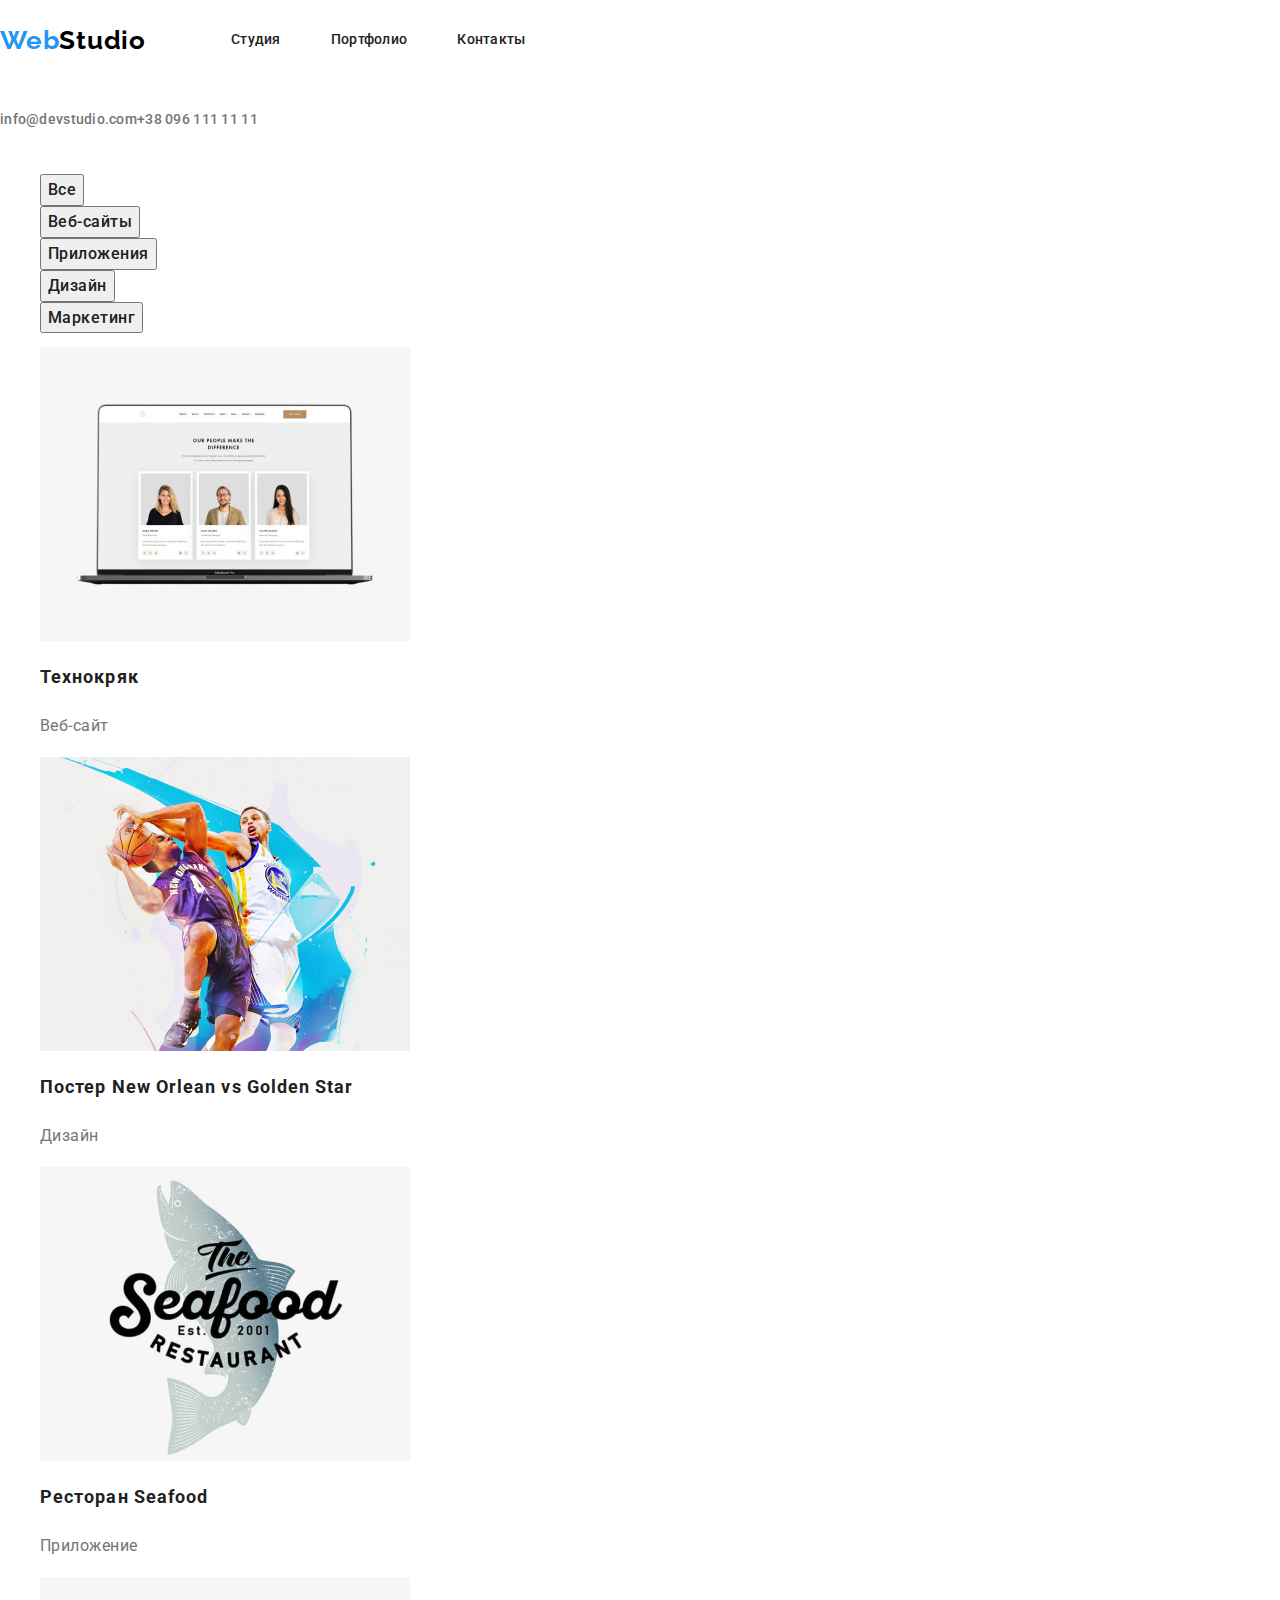
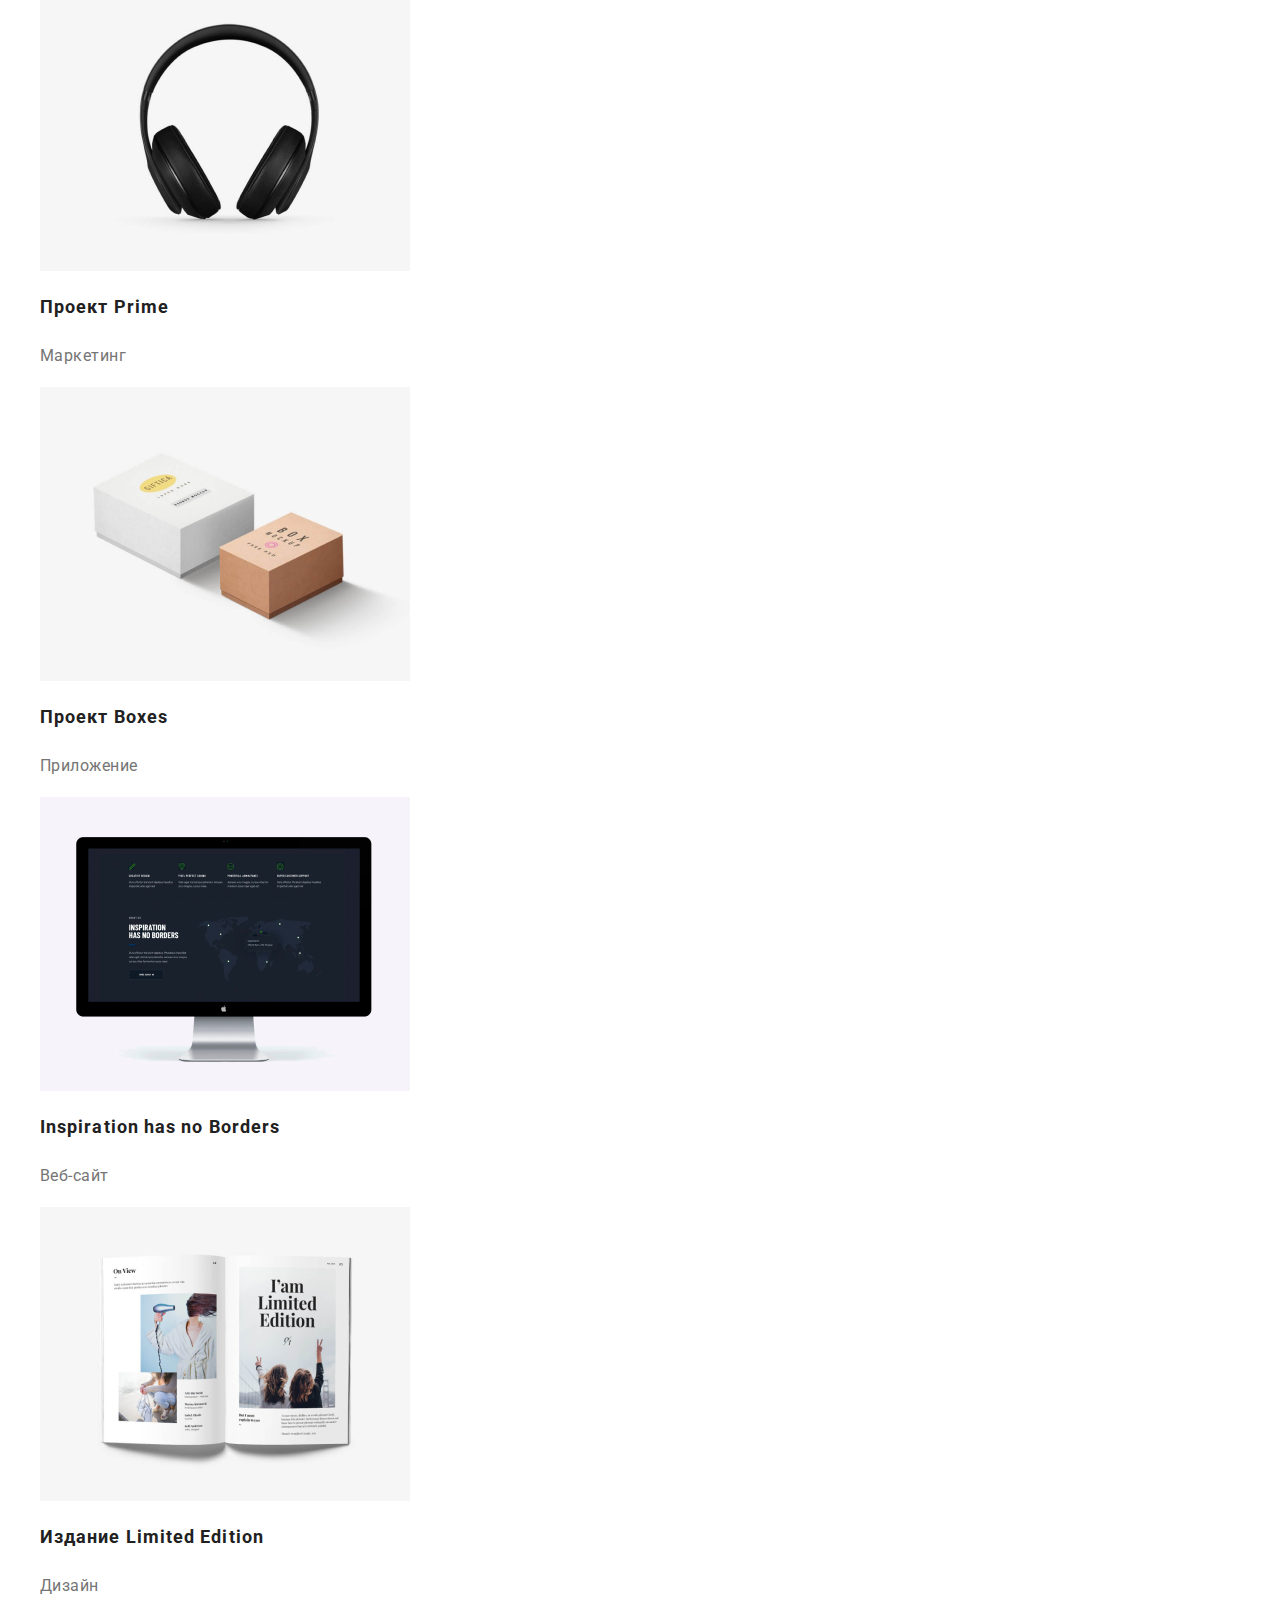
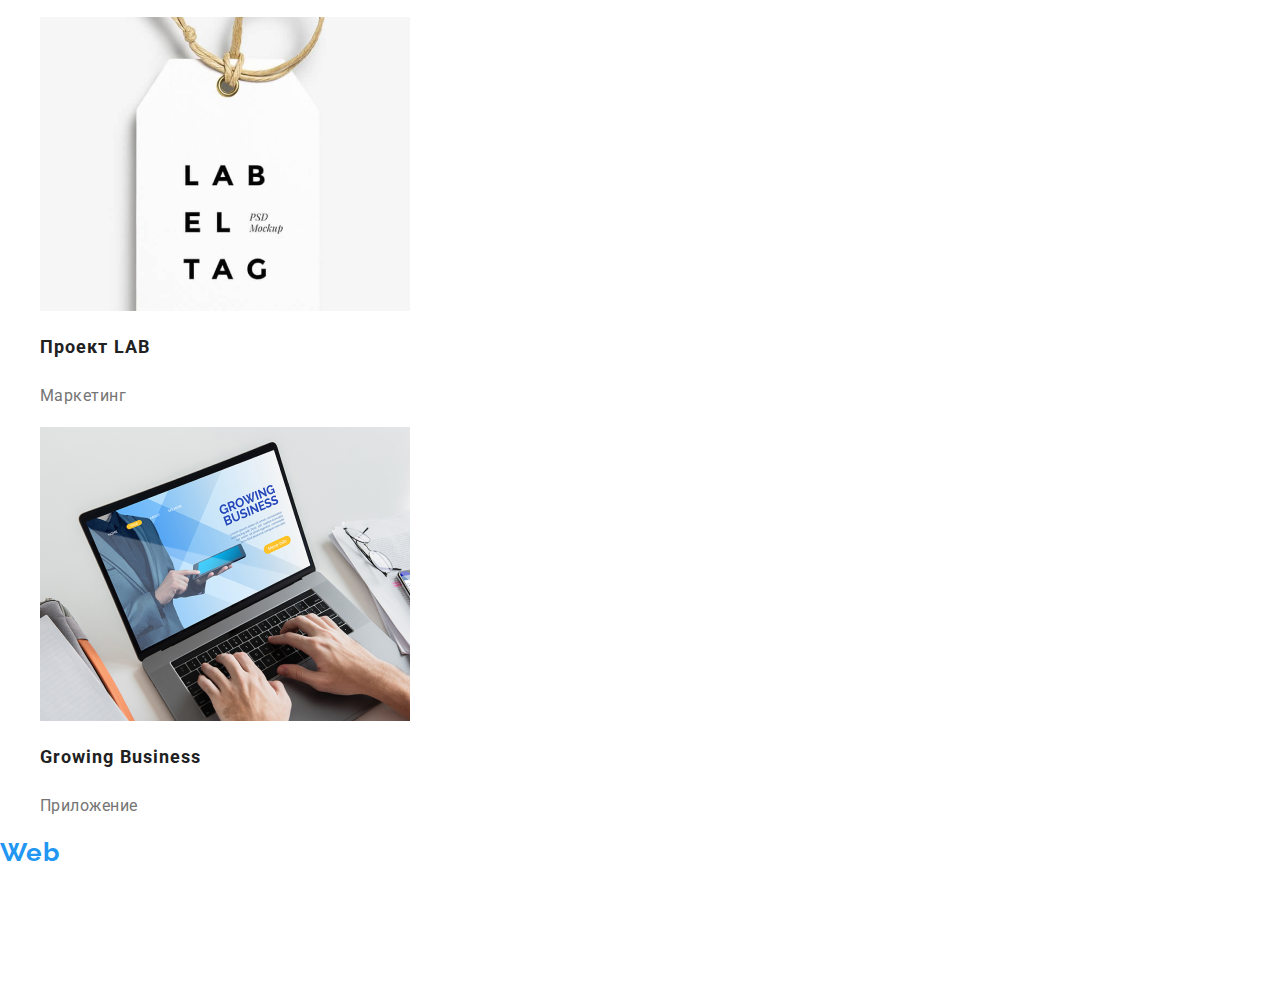
==== portfolio.html @ 576426ac "Добавлены стили для геометрии и позиционирования HEADER-a" ====
<!DOCTYPE html>
<html lang="ru">
<head>
    <meta charset="UTF-8">
    <meta name="viewport" content="width=device-width, initial-scale=1.0">
    <title>Document</title>
    <link href="https://fonts.googleapis.com/css2?family=Raleway:wght@700&family=Roboto:wght@400;500;700;900&display=swap" rel="stylesheet">
    <link rel="stylesheet" href="./css/normalize.css">
    <link rel="stylesheet" href="./css/styles.css">
</head>
<body>
    <header class="header">
        <nav class="navigation">
            <a class="logo-link link" href="./index.html"><span class="web">Web</span>Studio</a>

            <ul class="menu-list list">
                <li class="menu-item">
                    <a class="menu-link link" href="./index.html">Студия</a>
                </li>
                <li class="menu-item">
                    <a class="menu-link link" href="./portfolio.html">Портфолио</a>
                </li>
                <li class="menu-item">
                    <a class="menu-link link" href="">Контакты</a>
                </li>
            </ul>
        </nav>
            <ul class="contacts-list list">
                <li>
                    <address class="contacts-item">
                        <a class="contacts-link link" href="mailto:info@devstudio.com">info@devstudio.com</a>
                    </address>
                </li>
                <li>
                    <address class="contacts-item">
                        <a class="contacts-link link" href="tel:+380961111111">+38 096 111 11 11</a>
                    </address>
                </li>
            </ul>
    </header>

    <main>
        <h1 hidden>Примеры работ</h1>
        <!-- Filters -->
            <ul class="list">
                <li>
                    <button class="filter-item-btn">Все</button>
                </li>
                <li>
                    <button class="filter-item-btn">Веб-сайты</button>
                </li>
                <li>
                    <button class="filter-item-btn">Приложения</button>
                </li>
                <li>
                    <button class="filter-item-btn">Дизайн</button>
                </li>
                <li>
                    <button class="filter-item-btn">Маркетинг</button>
                </li>
            </ul>

            <ul class="list">
                <li>
                    <a class="link" href="">
                    <img src="./images/Projects/1.png" alt="Веб-сайт">
                    <h2 class="projects-item">Технокряк</h2>
                    <p class="project-item-title">Веб-сайт</p>
                    <p class="projects-item-description" hidden>Технокряк это современная площадка распространения коронавируса. Компании используют эту платформу для цифрового шпионажа и атак на защищённые сервера конкурентов.</p>
                    </a>   
                </li>
                <li>
                    <a class="link" href="">
                        <img src="./images/Projects/2.png" alt="Дизайн">
                        <h2 class="projects-item">Постер New Orlean vs Golden Star</h2>
                        <p class="project-item-title">Дизайн</p>
                    </a>
                </li>
                <li>
                    <a class="link" href="">
                        <img src="./images/Projects/3.png" alt="Приложение">
                        <h2 class="projects-item">Ресторан Seafood</h2>
                        <p class="project-item-title">Приложение</p>
                    </a>
                </li>
                <li>
                    <a class="link" href="">
                        <img src="./images/Projects/4.png" alt="Маркетинг">
                        <h2 class="projects-item">Проект Prime</h2>
                        <p class="project-item-title">Маркетинг</p>
                    </a>
                </li>
                <li>
                    <a class="link" href="">
                        <img src="./images/Projects/5.png" alt="Приложение">
                        <h2 class="projects-item">Проект Boxes</h2>
                        <p class="project-item-title">Приложение</p>
                    </a>
                </li>
                <li>
                    <a class="link" href="">
                        <img src="./images/Projects/6.png" alt="Веб-сайт">
                        <h2 class="projects-item">Inspiration has no Borders</h2>
                        <p class="project-item-title">Веб-сайт</p>
                    </a>
                </li>
                <li>
                    <a class="link" href="">
                        <img src="./images/Projects/7.png" alt="Дизайн">
                        <h2 class="projects-item">Издание Limited Edition</h2>
                        <p class="project-item-title">Дизайн</p>
                    </a>
                </li>
                <li>
                    <a class="link" href="">
                        <img src="./images/Projects/8.png" alt="Маркетинг">
                        <h2 class="projects-item">Проект LAB</h2>
                        <p class="project-item-title">Маркетинг</p>
                    </a>
                </li>
                <li>
                    <a class="link" href="">
                        <img src="./images/Projects/9.png" alt="Приложение">
                        <h2 class="projects-item">Growing Business</h2>
                        <p class="project-item-title">Приложение</p>
                    </a>
                </li>
            </ul>
    </main>

    <footer>
        <div>
            <a class="logo-link-footer link" href="./index.html"><span class="web">Web</span>Studio</a>
            <ul class="list">
                <li>
                    <address><a class="adress-item link" href="https://goo.gl/maps/cfzTt26jJgseavG87" target="_blank">г. Киев, пр-т Леси Украинки, 26</a></address>
                </li>
                <li>
                    <address><a class="mail-item link" href="mailto:info@example.com">info@example.com</a></address>
                </li>
                <li>
                    <address><a class="tel-item link" href="tel:+380991111111">+38 099 111 11 11</a></address>
                </li>
            </ul>
        </div>

        <div>
            <b class="join-in">присоединяйтесь</b>
            <ul class="list">
                <li>
                    <a href="" aria-label="instagram icon"></a>
                </li>
                <li>
                    <a href="" aria-label="twitter icon"></a>
                </li>
                <li>
                    <a href="" aria-label="facebook icon"></a>
                </li>
                <li>
                    <a href="" aria-label="in icon"></a>
                </li>
            </ul>
        </div>
    </footer>
</body>
</html>
---- css/styles.css ----
:root {
    --main-font: 'Roboto', sans-serif;
    --secondary-font: 'Raleway', sans-serif;
    --title-dark-theme-color: #ffffff;
    --title-light-theme-color: #212121;
    --accent-color: #2196F3;
    --text-dark-theme-color:  rgba(255, 255, 255, 0.6);
    --text-light-theme-color: #757575;
    --logo-light-theme-color: #000000;
    --logo-dark-theme-color: #ffffff;
    --button-text-accent-color: #ffffff;
    --button-background-accent-color: #2196F3;
    --text-description-color: #ffffff;

}

body {
    background-color: var(--title-dark-theme-color);
    color: var(--text-light-theme-color);
    font-size: 14px;
    font-family: var(--main-font);
}



.container {
    width: 1200px;
    padding-left: 15px;
    padding-right: 15px;
    margin-left: auto;
    margin-right: auto;
}

.header .container {
    display: flex;
    justify-content: space-between;
}

.menu-list {
    display: flex;
    padding-left: 0;
    margin-top: 0;
    margin-bottom: 0;

}

.menu-item:not(:last-child) {
    margin-right: 50px;
}

.navigation {
    display: flex;
    align-items: center;
}

.contacts-list {
    display: flex;
    padding-left: 0;
    margin-top: 0;
    margin-bottom: 0;
}

.contacts-list-item:not(:last-child) {
    margin-right: 30px;
}

.logo-link {
    margin-right: 85px;
}

.link {
    text-decoration: none;
    display: block;
}
.list {
    list-style: none;
}

.logo-link,
.logo-link-footer {
font-family: var(--secondary-font);
font-style: normal;
font-weight: 700;
font-size: 26px;
line-height: 1.19;
letter-spacing: 0.03em;

}

.logo-link {
    color: var(--logo-light-theme-color);
}

.logo-link-footer {
    color: var(--logo-dark-theme-color);
}

.web {
    color: var(--accent-color);
}

.menu-link,
.contacts-link {
font-weight: 500;
font-size: 14px;
line-height: 1.14;
letter-spacing: 0.02em;
padding-top: 32px;
padding-bottom: 32px;
}

.menu-link {
    color: var(--title-light-theme-color);
}

.contacts-link {
    color: var(--text-light-theme-color);
    font-family: Roboto;
font-style: normal;
}

.menu-link:hover,
.menu-link:focus,
.contacts-link:hover,
.contacts-link:focus {
    color: var(--accent-color);
}

.hero-title {
font-weight: 900;
font-size: 44px;
line-height: 1.36;
text-align: center;
letter-spacing: 0.06em;
text-transform: uppercase;
color: var(--title-dark-theme-color);
}

.btn {
font-weight: 700;
font-size: 16px;
line-height: 1.88;
display: flex;
align-items: center;
text-align: center;
letter-spacing: 0.06em;
color: var(--title-dark-theme-color);
background-color: var(--accent-color);
}

.feature-title,
.whatwedo-item,
.join-in {
font-weight: 700;
font-size: 14px;
line-height: 1.14;
letter-spacing: 0.03em;
text-transform: uppercase;
}

.feature-title {
    color: var(--title-light-theme-color);
}

.whatwedo-item {
    text-align: center;
    color: var(--title-dark-theme-color);
    }

.join-in {
    color: var(--title-dark-theme-color);
    
}

.our-team-section {
    background-color: #F5F4FA;
}


.title {
    font-weight: 700;
    font-size: 36px;
    line-height: 1.16;
    text-align: center;
    letter-spacing: 0.03em;
    color: var(--title-light-theme-color);
}

.team-item,
.team-item-description {
    font-size: 16px;
    line-height: 1.19;
    text-align: center;
    letter-spacing: 0.03em;
}

.team-item {
    font-weight: 500;
    color: var(--title-light-theme-color);
}

.team-item-description {
    font-weight: normal;
    color: var(--text-light-theme-color);
}

.adress-item,
.mail-item,
.tel-item,
.feature-description {
    font-weight: normal;
    font-size: 14px;
    line-height: 1.71;
    letter-spacing: 0.03em;
}

.adress-item,
.mail-item,
.tel-item {
    font-family: Roboto;
font-style: normal;
}
font-family: Roboto;
font-style: normal;

.feature-description {
    color: var(--text-light-theme-color);
}

.adress-item {
    color: var(--title-dark-theme-color);
}

.mail-item,
.tel-item {
    color: var(--text-dark-theme-color);
}

.filter-item-btn {
font-weight: 500;
font-size: 16px;
line-height: 1.62;
text-align: center;
letter-spacing: 0.03em;
color: var(--title-light-theme-color);
}

.filter-item-btn:hover,
.filter-item-btn:focus {
    color: var(--button-text-accent-color);
    background-color: var(--button-background-accent-color);
}

.projects-item {
    font-weight: 700;
    font-size: 18px;
    line-height: 2;
    letter-spacing: 0.06em;
    color: var(--title-light-theme-color);
}

.project-item-title {
font-weight: normal;
font-size: 16px;
line-height: 1.87;
letter-spacing: 0.03em;
color: var(--text-light-theme-color);
}

.projects-item-description {
font-weight: normal;
font-size: 18px;
line-height: 1.56;
letter-spacing: 0.03em;
color: var(--text-description-color);
}
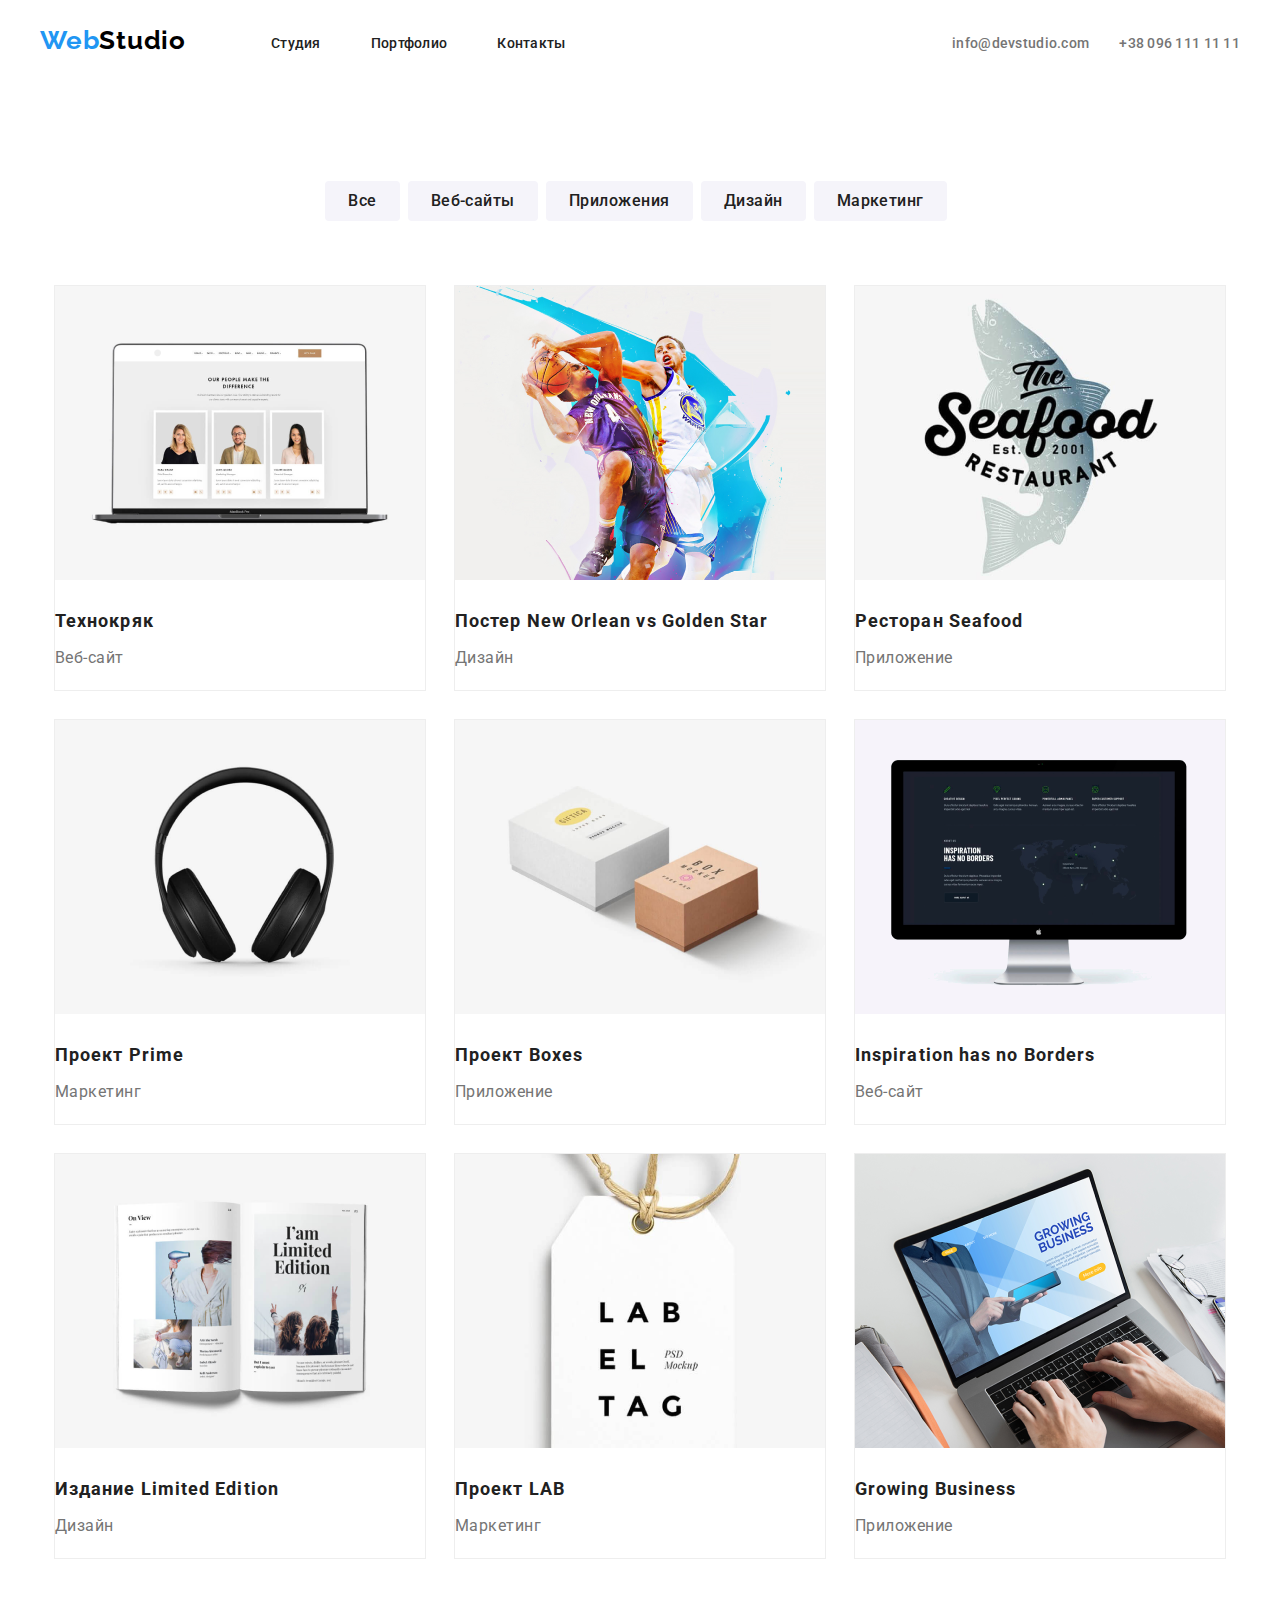
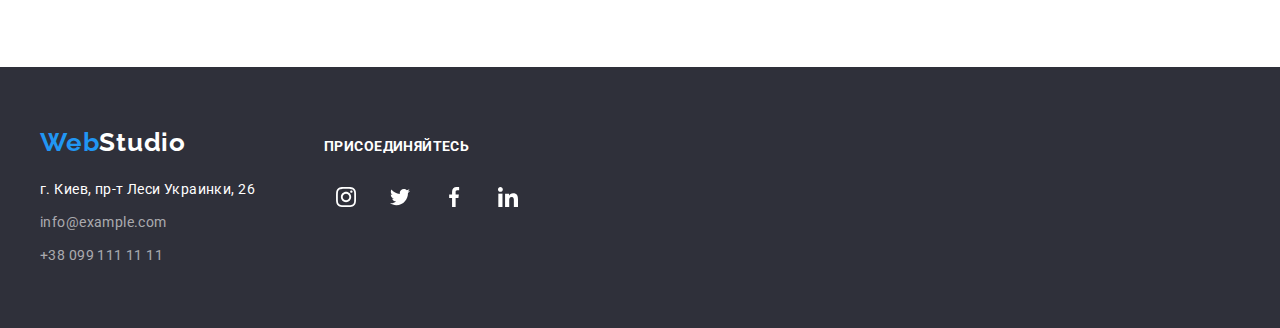
==== commit 74171ce0: "Добавлены геометрия и позиционирования на страницы "Студия" и "Портфолио"" ====
--- a/portfolio.html
+++ b/portfolio.html
@@ -10,39 +10,45 @@
 </head>
 <body>
     <header class="header">
-        <nav class="navigation">
-            <a class="logo-link link" href="./index.html"><span class="web">Web</span>Studio</a>
+        <div class="container">
+            <nav class="navigation">
+                <a class="logo-link link" href="./index.html"><span class="web">Web</span>Studio</a>
+    
+                <ul class="menu-list list">
+                    <li class="menu-item">
+                        <a class="menu-link link" href="./index.html">Студия</a>
+                    </li>
+                    <li class="menu-item">
+                        <a class="menu-link link" href="./portfolio.html">Портфолио</a>
+                    </li>
+                    <li class="menu-item">
+                        <a class="menu-link link" href="">Контакты</a>
+                    </li>
+                </ul>
+            </nav>
+                <ul class="contacts-list list">
+                    <li class="contacts-list-item">
+                        <address class="contacts-item">
+                            <a class="contacts-link link" href="mailto:info@devstudio.com">info@devstudio.com</a>
+                        </address>
+                    </li>
+                    <li class="contacts-list-item">
+                        <address class="contacts-item">
+                            <a class="contacts-link link" href="tel:+380961111111">+38 096 111 11 11</a>
+                        </address>
+                    </li>
+                </ul>
+        </div>
 
-            <ul class="menu-list list">
-                <li class="menu-item">
-                    <a class="menu-link link" href="./index.html">Студия</a>
-                </li>
-                <li class="menu-item">
-                    <a class="menu-link link" href="./portfolio.html">Портфолио</a>
-                </li>
-                <li class="menu-item">
-                    <a class="menu-link link" href="">Контакты</a>
-                </li>
-            </ul>
-        </nav>
-            <ul class="contacts-list list">
-                <li>
-                    <address class="contacts-item">
-                        <a class="contacts-link link" href="mailto:info@devstudio.com">info@devstudio.com</a>
-                    </address>
-                </li>
-                <li>
-                    <address class="contacts-item">
-                        <a class="contacts-link link" href="tel:+380961111111">+38 096 111 11 11</a>
-                    </address>
-                </li>
-            </ul>
     </header>
 
     <main>
-        <h1 hidden>Примеры работ</h1>
+        <div class="filters-div">
+        <div class="container">
+            <h1 hidden>Примеры работ</h1>
         <!-- Filters -->
-            <ul class="list">
+        
+            <ul class="filters-list list">
                 <li>
                     <button class="filter-item-btn">Все</button>
                 </li>
@@ -59,107 +65,123 @@
                     <button class="filter-item-btn">Маркетинг</button>
                 </li>
             </ul>
+        </div>
+        </div>
 
-            <ul class="list">
-                <li>
-                    <a class="link" href="">
-                    <img src="./images/Projects/1.png" alt="Веб-сайт">
+        <div class="projects">
+        <div class="container">
+            <ul class="projects-list list">
+                <li class="projects-list-item">
+                    <a class=" link" href="">
+                    <img class="projects-img" src="./images/Projects/1.png" alt="Веб-сайт">
                     <h2 class="projects-item">Технокряк</h2>
                     <p class="project-item-title">Веб-сайт</p>
                     <p class="projects-item-description" hidden>Технокряк это современная площадка распространения коронавируса. Компании используют эту платформу для цифрового шпионажа и атак на защищённые сервера конкурентов.</p>
                     </a>   
                 </li>
-                <li>
+                <li class="projects-list-item">
                     <a class="link" href="">
-                        <img src="./images/Projects/2.png" alt="Дизайн">
+                        <img class="projects-img" src="./images/Projects/2.png" alt="Дизайн">
                         <h2 class="projects-item">Постер New Orlean vs Golden Star</h2>
                         <p class="project-item-title">Дизайн</p>
                     </a>
                 </li>
-                <li>
+                <li class="projects-list-item">
                     <a class="link" href="">
-                        <img src="./images/Projects/3.png" alt="Приложение">
+                        <img class="projects-img" src="./images/Projects/3.png" alt="Приложение">
                         <h2 class="projects-item">Ресторан Seafood</h2>
                         <p class="project-item-title">Приложение</p>
                     </a>
                 </li>
-                <li>
+                <li class="projects-list-item">
                     <a class="link" href="">
-                        <img src="./images/Projects/4.png" alt="Маркетинг">
+                        <img class="projects-img" src="./images/Projects/4.png" alt="Маркетинг">
                         <h2 class="projects-item">Проект Prime</h2>
                         <p class="project-item-title">Маркетинг</p>
                     </a>
                 </li>
-                <li>
+                <li class="projects-list-item">
                     <a class="link" href="">
-                        <img src="./images/Projects/5.png" alt="Приложение">
+                        <img class="projects-img" src="./images/Projects/5.png" alt="Приложение">
                         <h2 class="projects-item">Проект Boxes</h2>
                         <p class="project-item-title">Приложение</p>
                     </a>
                 </li>
-                <li>
+                <li class="projects-list-item">
                     <a class="link" href="">
-                        <img src="./images/Projects/6.png" alt="Веб-сайт">
+                        <img class="projects-img" src="./images/Projects/6.png" alt="Веб-сайт">
                         <h2 class="projects-item">Inspiration has no Borders</h2>
                         <p class="project-item-title">Веб-сайт</p>
                     </a>
                 </li>
-                <li>
+                <li class="projects-list-item">
                     <a class="link" href="">
-                        <img src="./images/Projects/7.png" alt="Дизайн">
+                        <img class="projects-img" src="./images/Projects/7.png" alt="Дизайн">
                         <h2 class="projects-item">Издание Limited Edition</h2>
                         <p class="project-item-title">Дизайн</p>
                     </a>
                 </li>
-                <li>
+                <li class="projects-list-item">
                     <a class="link" href="">
-                        <img src="./images/Projects/8.png" alt="Маркетинг">
+                        <img class="projects-img" src="./images/Projects/8.png" alt="Маркетинг">
                         <h2 class="projects-item">Проект LAB</h2>
                         <p class="project-item-title">Маркетинг</p>
                     </a>
                 </li>
-                <li>
+                <li class="projects-list-item">
                     <a class="link" href="">
-                        <img src="./images/Projects/9.png" alt="Приложение">
+                        <img class="projects-img" src="./images/Projects/9.png" alt="Приложение">
                         <h2 class="projects-item">Growing Business</h2>
                         <p class="project-item-title">Приложение</p>
                     </a>
                 </li>
             </ul>
+        </div>
+        </div>
     </main>
 
     <footer>
-        <div>
-            <a class="logo-link-footer link" href="./index.html"><span class="web">Web</span>Studio</a>
-            <ul class="list">
-                <li>
-                    <address><a class="adress-item link" href="https://goo.gl/maps/cfzTt26jJgseavG87" target="_blank">г. Киев, пр-т Леси Украинки, 26</a></address>
-                </li>
-                <li>
-                    <address><a class="mail-item link" href="mailto:info@example.com">info@example.com</a></address>
-                </li>
-                <li>
-                    <address><a class="tel-item link" href="tel:+380991111111">+38 099 111 11 11</a></address>
-                </li>
-            </ul>
-        </div>
+        <div class="container footer-container">
+            <div class="address-section">
+                <a class="logo-link-footer link" href="./index.html"><span class="web">Web</span>Studio</a>
+                <ul class="address-list list">
+                    <li class="address-list-item">
+                        <address><a class="adress-item link" href="https://goo.gl/maps/cfzTt26jJgseavG87" target="_blank">г. Киев, пр-т Леси Украинки, 26</a></address>
+                    </li>
+                    <li class="address-list-item">
+                        <address><a class="mail-item link" href="mailto:info@example.com">info@example.com</a></address>
+                    </li>
+                    <li class="address-list-item">
+                        <address><a class="tel-item link" href="tel:+380991111111">+38 099 111 11 11</a></address>
+                    </li>
+                </ul>
+            </div>
 
-        <div>
-            <b class="join-in">присоединяйтесь</b>
-            <ul class="list">
-                <li>
-                    <a href="" aria-label="instagram icon"></a>
-                </li>
-                <li>
-                    <a href="" aria-label="twitter icon"></a>
-                </li>
-                <li>
-                    <a href="" aria-label="facebook icon"></a>
-                </li>
-                <li>
-                    <a href="" aria-label="in icon"></a>
-                </li>
-            </ul>
+            <div class="join-in-section">
+                <p class="join-in">присоединяйтесь</p>
+                <ul class="join-in-list list">
+                    <li class="social-links-item">
+                        <a class="social-link" href="">
+                            <img src="./images/social-links/instagram.svg" alt="Инстаграм">
+                        </a>
+                    </li>
+                    <li class="social-links-item">
+                        <a class="social-link" href="">
+                            <img src="./images/social-links/twitter.svg" alt="Твиттер">
+                        </a>
+                    </li>
+                    <li class="social-links-item">
+                        <a class="social-link" href="">
+                            <img src="./images/social-links/facebook.svg" alt="Фейсбук">
+                        </a>
+                    </li>
+                    <li class="social-links-item">
+                        <a class="social-link" href="">
+                            <img src="./images/social-links/linkedin.svg" alt="Линкедин">
+                        </a>
+                    </li>
+                </ul>
+            </div>
         </div>
     </footer>
 </body>
--- a/css/styles.css
+++ b/css/styles.css
@@ -34,6 +34,7 @@
 .header .container {
     display: flex;
     justify-content: space-between;
+    align-items: center;
 }
 
 .menu-list {
@@ -89,6 +90,9 @@
 
 .logo-link {
     color: var(--logo-light-theme-color);
+    display: block;
+    padding-bottom: 32px;
+    padding-top: 25px;
 }
 
 .logo-link-footer {
@@ -126,6 +130,12 @@
     color: var(--accent-color);
 }
 
+.hero {
+    padding-top: 200px;
+    padding-bottom: 200px;
+    background-color: #2F303A;
+}
+
 .hero-title {
 font-weight: 900;
 font-size: 44px;
@@ -134,6 +144,10 @@
 letter-spacing: 0.06em;
 text-transform: uppercase;
 color: var(--title-dark-theme-color);
+}
+
+.hero-title {
+    margin-bottom: 30px;
 }
 
 .btn {
@@ -148,6 +162,62 @@
 background-color: var(--accent-color);
 }
 
+.hero-btn {
+    display: block;
+    margin-left: auto;
+    margin-right: auto;
+    border: 1px solid transparent;
+    border-radius: 4px;
+    padding-left: 32px;
+    padding-right: 32px;
+    padding-top: 10px;
+    padding-bottom: 10px;
+}
+
+.features-list {
+    display: flex;
+    padding-left: 0;
+    margin-top: 0;
+    margin-bottom: 0;
+}
+
+.feature-item:not(:last-child) {
+    margin-right: 30px;
+}
+
+.feature-img,
+.our-team-img {
+    margin-bottom: 30px;
+    display: block;
+}
+
+.feature-img {
+    width: 70px;
+    height: 70px;
+    padding-top: 25px;
+    padding-right: 100px;
+    padding-bottom: 25px;
+    padding-left: 100px;
+    background-color: #F5F4FA;
+}
+
+.feature-title {
+    margin-top: 0;
+    margin-bottom: 10px;
+}
+
+.feature-description,
+.team-item,
+.team-item-description {
+    margin-top: 0;
+    margin-bottom: 0;
+}
+
+.feature .container {
+    padding-top: 94px;
+    padding-bottom: 94px;
+}
+
 .feature-title,
 .whatwedo-item,
 .join-in {
@@ -162,6 +232,26 @@
     color: var(--title-light-theme-color);
 }
 
+.what-we-do .container {
+    padding-bottom: 94px;
+}
+
+.whatwedo {
+    margin-top: 0;
+    margin-bottom: 50px;
+}
+
+.whatwedo-list {
+    display: flex;
+    margin-top: 0;
+    margin-bottom: 0;
+    padding-left: 0;
+}
+
+.whatwedo-list-item:not(:last-child) {
+    margin-right: 30px;
+}
+
 .whatwedo-item {
     text-align: center;
     color: var(--title-dark-theme-color);
@@ -169,7 +259,45 @@
 
 .join-in {
     color: var(--title-dark-theme-color);
-    
+}
+
+.our-team-section .container {
+    padding-top: 94px;
+    padding-bottom: 94px;
+}
+
+.our-team {
+    margin-top: 0;
+    margin-bottom: 50px;
+}
+
+.our-team-list {
+    display: flex;
+    margin-top: 0;
+    margin-bottom: 0;
+    padding-left: 0;
+}
+
+.our-team-list-item:not(:last-child) {
+    margin-right: 30px;
+}
+
+.our-team-list-item {
+    border: 1px transparent #AFB1B8;
+    border-bottom-left-radius: 4px;
+    border-bottom-right-radius: 4px;
+}
+
+.our-team-social-links {
+    display: flex;
+}
+
+.our-team-social-links .social-link {
+    display: flex;
+    width: 40px;
+    height: 40px;
+    justify-content: center;
+    align-items: center;
 }
 
 .our-team-section {
@@ -199,9 +327,114 @@
     color: var(--title-light-theme-color);
 }
 
+.team-item {
+    margin-bottom: 10px;
+}
+
+.team-item-description {
+    margin-bottom: 16px;
+}
+
 .team-item-description {
     font-weight: normal;
     color: var(--text-light-theme-color);
+}
+
+.clients-section .container {
+    padding-top: 94px;
+    padding-bottom: 94px;
+}
+
+.clients {
+    margin-top: 0;
+    margin-bottom: 50px;
+}
+
+.clients-list {
+    margin-top: 0;
+    margin-bottom: 0;
+    padding-left: 0;
+    display: flex;
+}
+
+.clients-list-item {
+    margin-right: 30px;
+}
+
+.clients-list-link {
+    display: flex;
+    width: 170px;
+    height: 90px;
+    justify-content: center;
+    align-items: center;
+    border: 1px solid #AFB1B8;
+    border-radius: 4px;
+}
+
+.clients-list-link:hover,
+.clients-list-link:focus {
+    border: 1px solid #2196F3;
+}
+
+.social-link:hover,
+.social-link:focus {
+    background-color: var(--accent-color);
+}
+
+footer {
+    background-color: #2F303A;
+}
+
+.address-section {
+    padding-top: 60px;
+    margin-right: 69px;
+    margin-bottom: 60px;
+}
+
+.address-list {
+    margin-top: 0;
+    margin-bottom: 0;
+    padding-left: 0;
+}
+
+.logo-link-footer {
+    margin-bottom: 20px;
+}
+
+.footer-container {
+    display: flex;
+}
+
+.join-in-section {
+    padding-top: 72px;
+}
+
+.join-in-list {
+    margin-top: 0;
+    margin-bottom: 0;
+    padding-left: 0;
+    display: flex;
+}
+
+.join-in {
+    margin-top: 0;
+    margin-bottom: 20px;
+}
+
+.address-list-item:not(:last-child) {
+    margin-bottom: 9px;
+}
+
+.social-links-item:not(:last-child) {
+    margin-right: 10px;
+}
+
+.social-link {
+    display: flex;
+    width: 44px;
+    height: 44px;
+    justify-content: center;
+    align-items: center;
 }
 
 .adress-item,
@@ -236,13 +469,36 @@
     color: var(--text-dark-theme-color);
 }
 
+.filters-div {
+    padding-top: 93px;
+    padding-bottom: 50px;
+}
+
+.filters-list {
+    margin-top: 0;
+    margin-bottom: 0;
+    padding-left: 0;
+    display: flex;
+    justify-content: center;
+}
+
 .filter-item-btn {
+    margin-right: 8px;
+
 font-weight: 500;
 font-size: 16px;
 line-height: 1.62;
 text-align: center;
 letter-spacing: 0.03em;
 color: var(--title-light-theme-color);
+background-color: #F5F4FA;
+border: 1px solid transparent;
+border-radius: 4px;
+padding-left: 22px;
+padding-right: 22px;
+padding-top: 6px;
+padding-bottom: 6px;
+cursor: pointer;
 }
 
 .filter-item-btn:hover,
@@ -250,6 +506,27 @@
     color: var(--button-text-accent-color);
     background-color: var(--button-background-accent-color);
 }
+
+.projects-list {
+    margin-top: 0;
+    margin-bottom: 0;
+    padding-inline-start: 0;
+    display: flex;
+    flex-wrap: wrap;
+}
+
+.projects-list-item {
+    width: 370px;
+    height: 404px;
+    margin: 14px;
+    border: 1px solid #EEEEEE;
+}
+
+.projects-img {
+    margin-bottom: 20px;
+}
+
+
 
 .projects-item {
     font-weight: 700;
@@ -257,6 +534,8 @@
     line-height: 2;
     letter-spacing: 0.06em;
     color: var(--title-light-theme-color);
+    margin-bottom: 4px;
+    margin-top: 0;
 }
 
 .project-item-title {
@@ -265,6 +544,8 @@
 line-height: 1.87;
 letter-spacing: 0.03em;
 color: var(--text-light-theme-color);
+margin-top: 0;
+margin-bottom: 0;
 }
 
 .projects-item-description {
@@ -273,4 +554,8 @@
 line-height: 1.56;
 letter-spacing: 0.03em;
 color: var(--text-description-color);
+}
+
+.projects .container {
+    margin-bottom: 94px;
 }